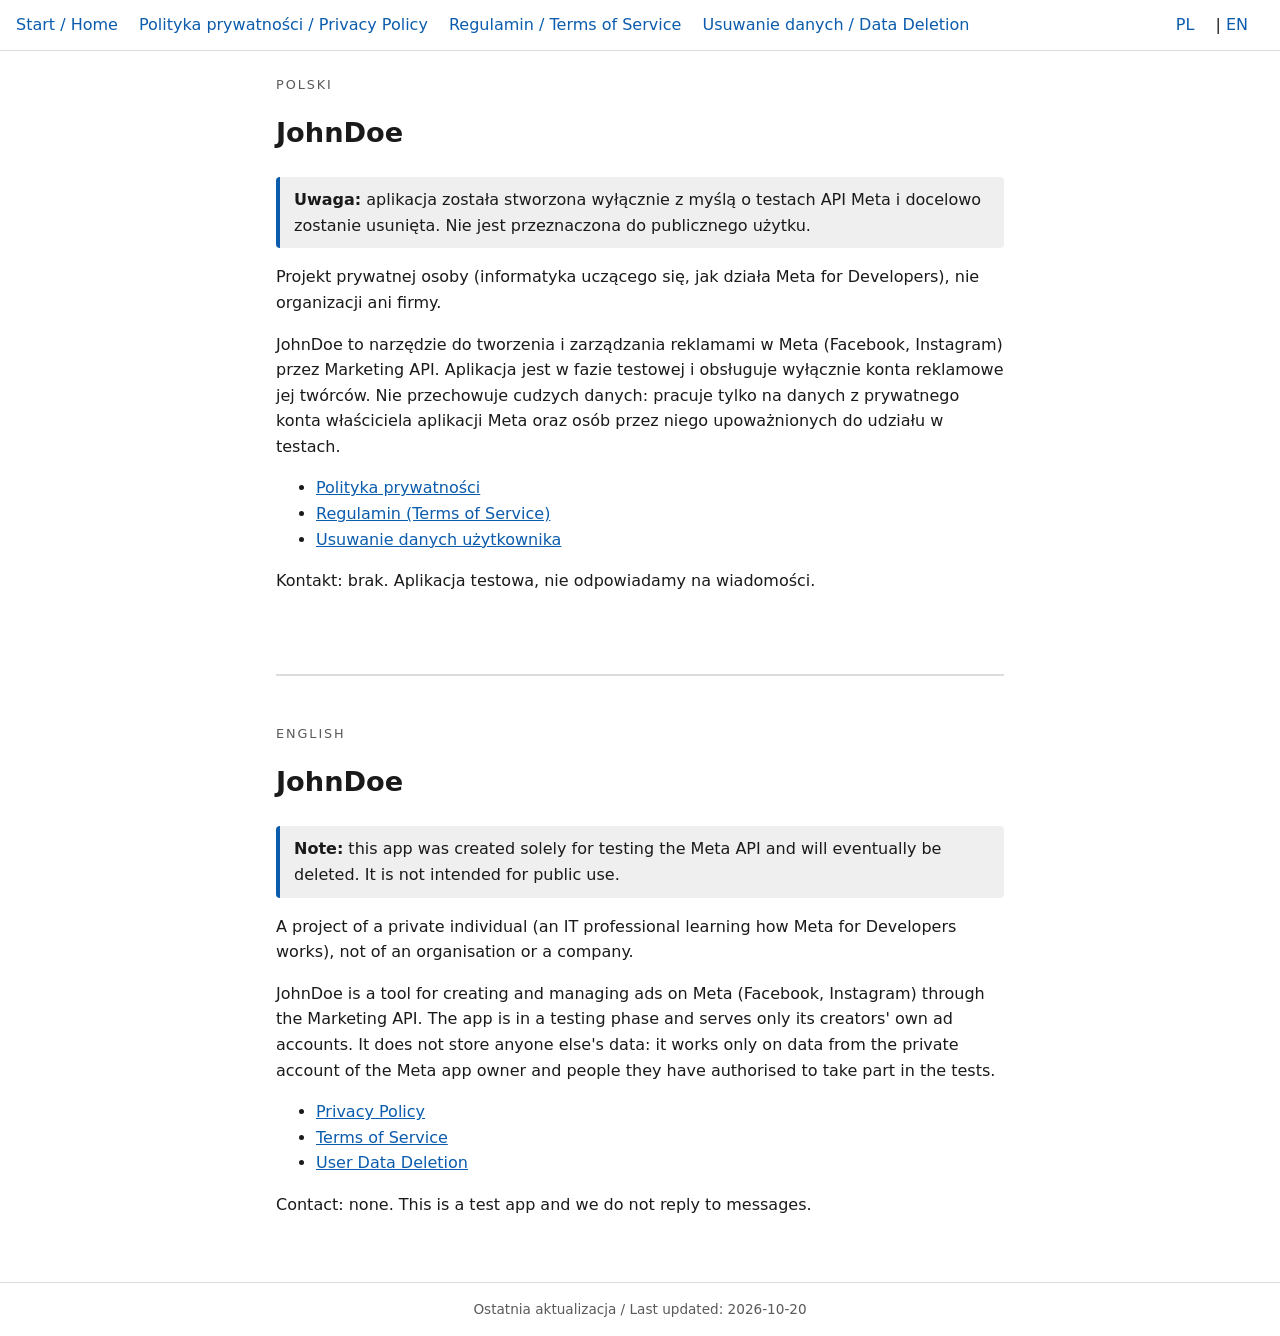
==== index.html @ 8b2672da "Strony prawne dla testów Meta API" ====
<!DOCTYPE html>
<html lang="pl">
<head>
  <meta charset="utf-8">
  <meta name="viewport" content="width=device-width, initial-scale=1">
  <title>JohnDoe: informacje prawne / Legal information</title>
  <meta name="description" content="Polityka prywatności, regulamin i usuwanie danych aplikacji JohnDoe. / Privacy Policy, Terms of Service and data deletion for the JohnDoe app.">
  <link rel="stylesheet" href="style.css">
</head>
<body>
  <nav>
    <a href="index.html">Start / Home</a>
    <a href="privacy.html">Polityka prywatności / Privacy Policy</a>
    <a href="terms.html">Regulamin / Terms of Service</a>
    <a href="data-deletion.html">Usuwanie danych / Data Deletion</a>
    <span class="lang-switch"><a href="#pl">PL</a> | <a href="#en">EN</a></span>
  </nav>
  <main>
    <section id="pl" lang="pl">
      <h1>JohnDoe</h1>
      <p class="notice"><strong>Uwaga:</strong> aplikacja została stworzona wyłącznie z myślą o testach API Meta i docelowo zostanie usunięta. Nie jest przeznaczona do publicznego użytku.</p>
      <p>Projekt prywatnej osoby (informatyka uczącego się, jak działa Meta for Developers), nie organizacji ani firmy.</p>
      <p>JohnDoe to narzędzie do tworzenia i zarządzania reklamami w Meta (Facebook, Instagram) przez Marketing API. Aplikacja jest w fazie testowej i obsługuje wyłącznie konta reklamowe jej twórców. Nie przechowuje cudzych danych: pracuje tylko na danych z prywatnego konta właściciela aplikacji Meta oraz osób przez niego upoważnionych do udziału w testach.</p>
      <ul>
        <li><a href="privacy.html">Polityka prywatności</a></li>
        <li><a href="terms.html">Regulamin (Terms of Service)</a></li>
        <li><a href="data-deletion.html">Usuwanie danych użytkownika</a></li>
      </ul>
      <p>Kontakt: brak. Aplikacja testowa, nie odpowiadamy na wiadomości.</p>
    </section>

    <section id="en" lang="en">
      <h1>JohnDoe</h1>
      <p class="notice"><strong>Note:</strong> this app was created solely for testing the Meta API and will eventually be deleted. It is not intended for public use.</p>
      <p>A project of a private individual (an IT professional learning how Meta for Developers works), not of an organisation or a company.</p>
      <p>JohnDoe is a tool for creating and managing ads on Meta (Facebook, Instagram) through the Marketing API. The app is in a testing phase and serves only its creators' own ad accounts. It does not store anyone else's data: it works only on data from the private account of the Meta app owner and people they have authorised to take part in the tests.</p>
      <ul>
        <li><a href="privacy.html">Privacy Policy</a></li>
        <li><a href="terms.html">Terms of Service</a></li>
        <li><a href="data-deletion.html">User Data Deletion</a></li>
      </ul>
      <p>Contact: none. This is a test app and we do not reply to messages.</p>
    </section>
  </main>
  <footer>Ostatnia aktualizacja / Last updated: 2026-10-20</footer>
</body>
</html>
---- style.css ----
:root { --bg: #ffffff; --fg: #1a1a1a; --muted: #5a5a5a; --accent: #0b5cad; --line: #dcdcdc; }
@media (prefers-color-scheme: dark) {
  :root { --bg: #14161a; --fg: #e8e8e8; --muted: #a0a4aa; --accent: #6db3f2; --line: #33373d; }
}
* { box-sizing: border-box; }
body { margin: 0; background: var(--bg); color: var(--fg); font: 16px/1.6 system-ui, -apple-system, "Segoe UI", Roboto, sans-serif; }
main { max-width: 760px; margin: 0 auto; padding: 24px 16px 48px; }
nav { border-bottom: 1px solid var(--line); padding: 12px 16px; }
nav a { margin-right: 16px; color: var(--accent); text-decoration: none; }
nav a:hover { text-decoration: underline; }
h1 { font-size: 1.7rem; margin-top: 0; }
h2 { font-size: 1.2rem; margin-top: 2rem; }
a { color: var(--accent); }
.meta { color: var(--muted); font-size: .9rem; }
.en { border-top: 1px solid var(--line); margin-top: 2.5rem; padding-top: 1rem; }
footer { color: var(--muted); font-size: .85rem; border-top: 1px solid var(--line); padding: 16px; text-align: center; }
.lang-switch { float: right; }
section + section { border-top: 2px solid var(--line); margin-top: 5rem; padding-top: 3rem; }
section + section::before { content: "ENGLISH"; display: block; color: var(--muted); font-size: .8rem; letter-spacing: .15em; margin-bottom: 1rem; }
section:first-of-type::before { content: "POLSKI"; display: block; color: var(--muted); font-size: .8rem; letter-spacing: .15em; margin-bottom: 1rem; }
.notice { border-left: 4px solid var(--accent); background: rgba(127,127,127,.12); padding: 10px 14px; border-radius: 4px; }
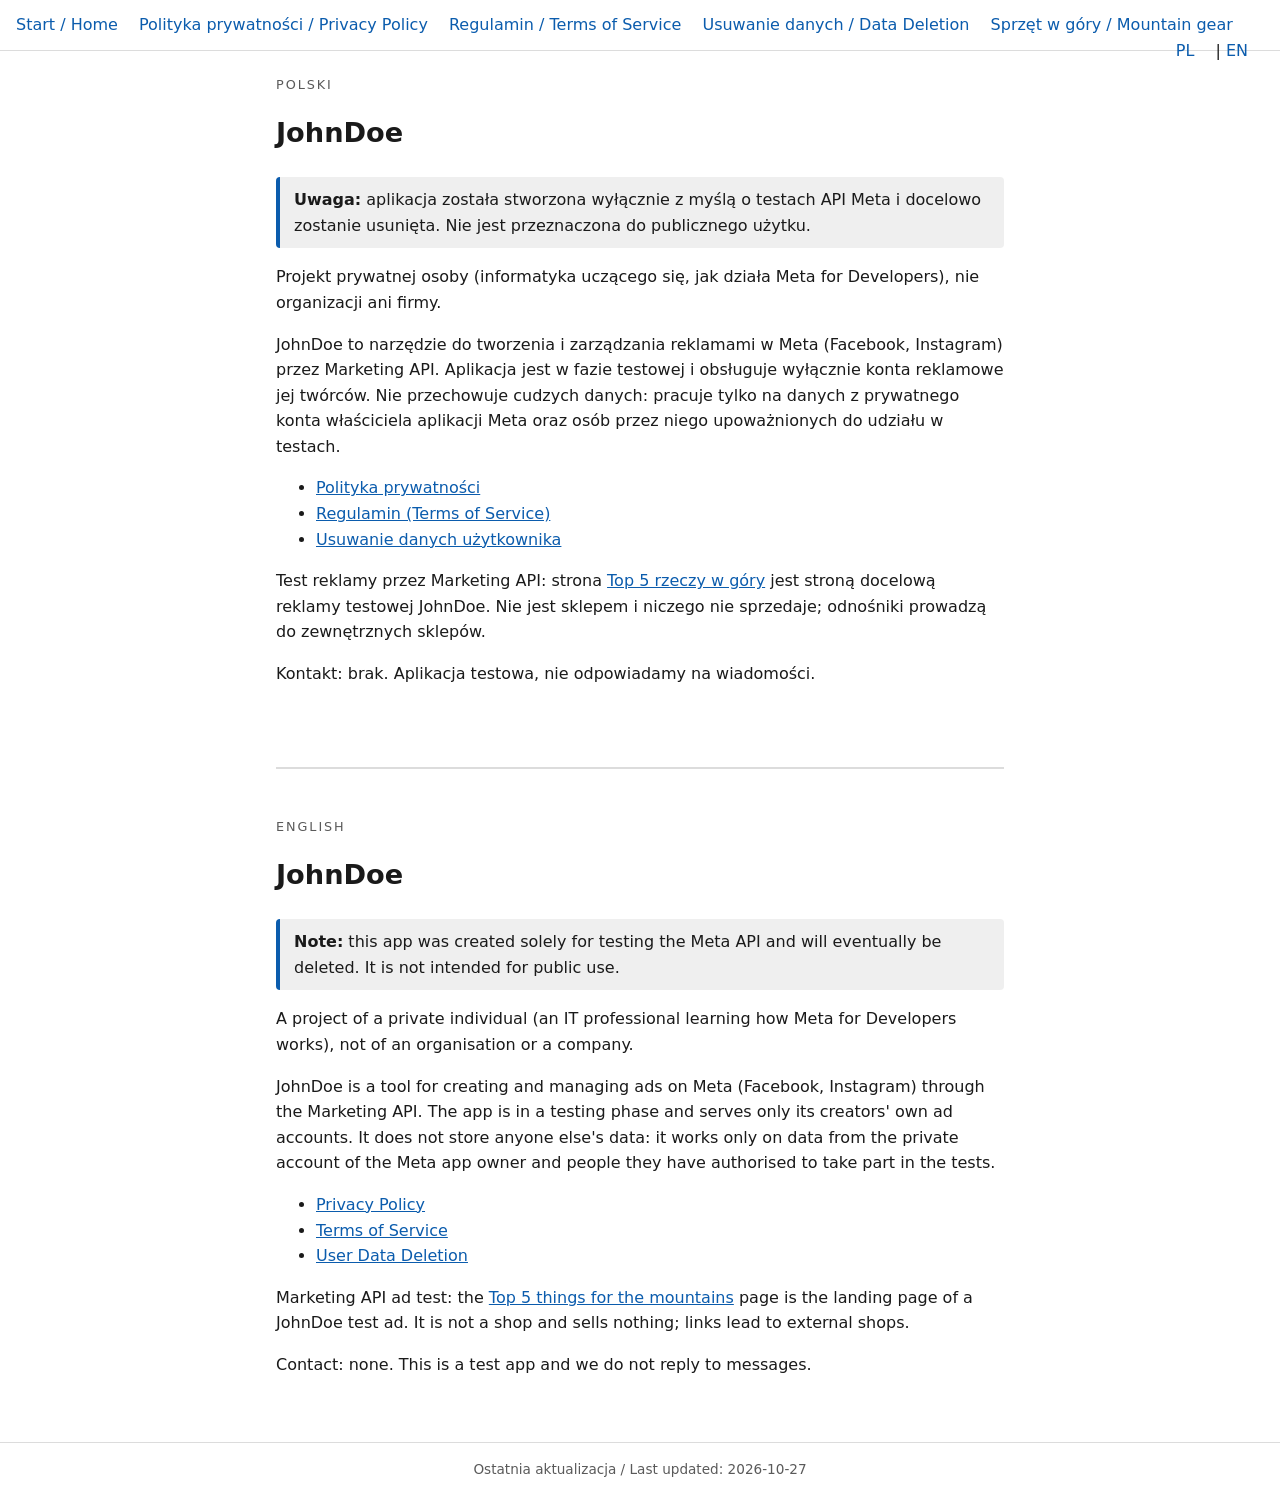
==== commit fa894df0: "Update for travels" ====
--- a/index.html
+++ b/index.html
@@ -13,6 +13,7 @@
     <a href="privacy.html">Polityka prywatności / Privacy Policy</a>
     <a href="terms.html">Regulamin / Terms of Service</a>
     <a href="data-deletion.html">Usuwanie danych / Data Deletion</a>
+    <a href="sprzet.html">Sprzęt w góry / Mountain gear</a>
     <span class="lang-switch"><a href="#pl">PL</a> | <a href="#en">EN</a></span>
   </nav>
   <main>
@@ -26,6 +27,7 @@
         <li><a href="terms.html">Regulamin (Terms of Service)</a></li>
         <li><a href="data-deletion.html">Usuwanie danych użytkownika</a></li>
       </ul>
+      <p>Test reklamy przez Marketing API: strona <a href="sprzet.html">Top 5 rzeczy w góry</a> jest stroną docelową reklamy testowej JohnDoe. Nie jest sklepem i niczego nie sprzedaje; odnośniki prowadzą do zewnętrznych sklepów.</p>
       <p>Kontakt: brak. Aplikacja testowa, nie odpowiadamy na wiadomości.</p>
     </section>
 
@@ -39,9 +41,10 @@
         <li><a href="terms.html">Terms of Service</a></li>
         <li><a href="data-deletion.html">User Data Deletion</a></li>
       </ul>
+      <p>Marketing API ad test: the <a href="sprzet.html">Top 5 things for the mountains</a> page is the landing page of a JohnDoe test ad. It is not a shop and sells nothing; links lead to external shops.</p>
       <p>Contact: none. This is a test app and we do not reply to messages.</p>
     </section>
   </main>
-  <footer>Ostatnia aktualizacja / Last updated: 2026-10-20</footer>
+  <footer>Ostatnia aktualizacja / Last updated: 2026-10-27</footer>
 </body>
 </html>
